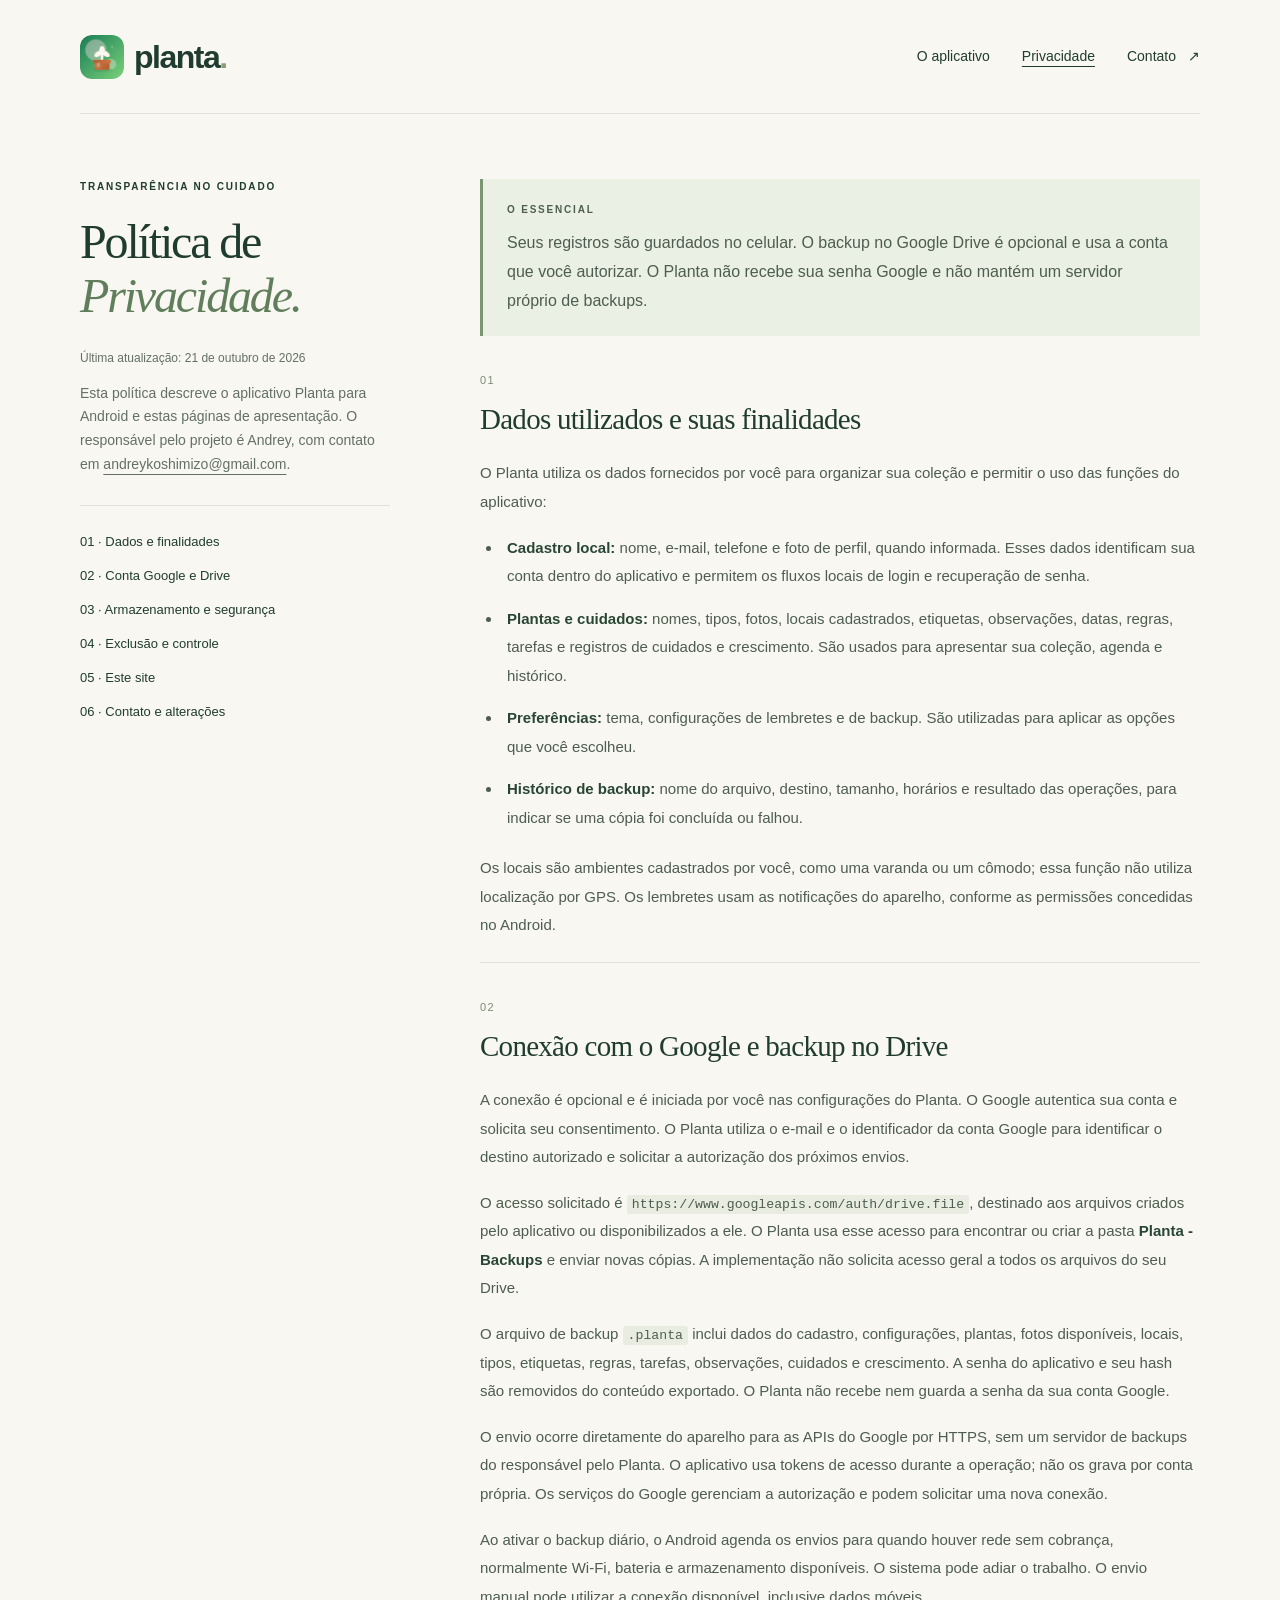
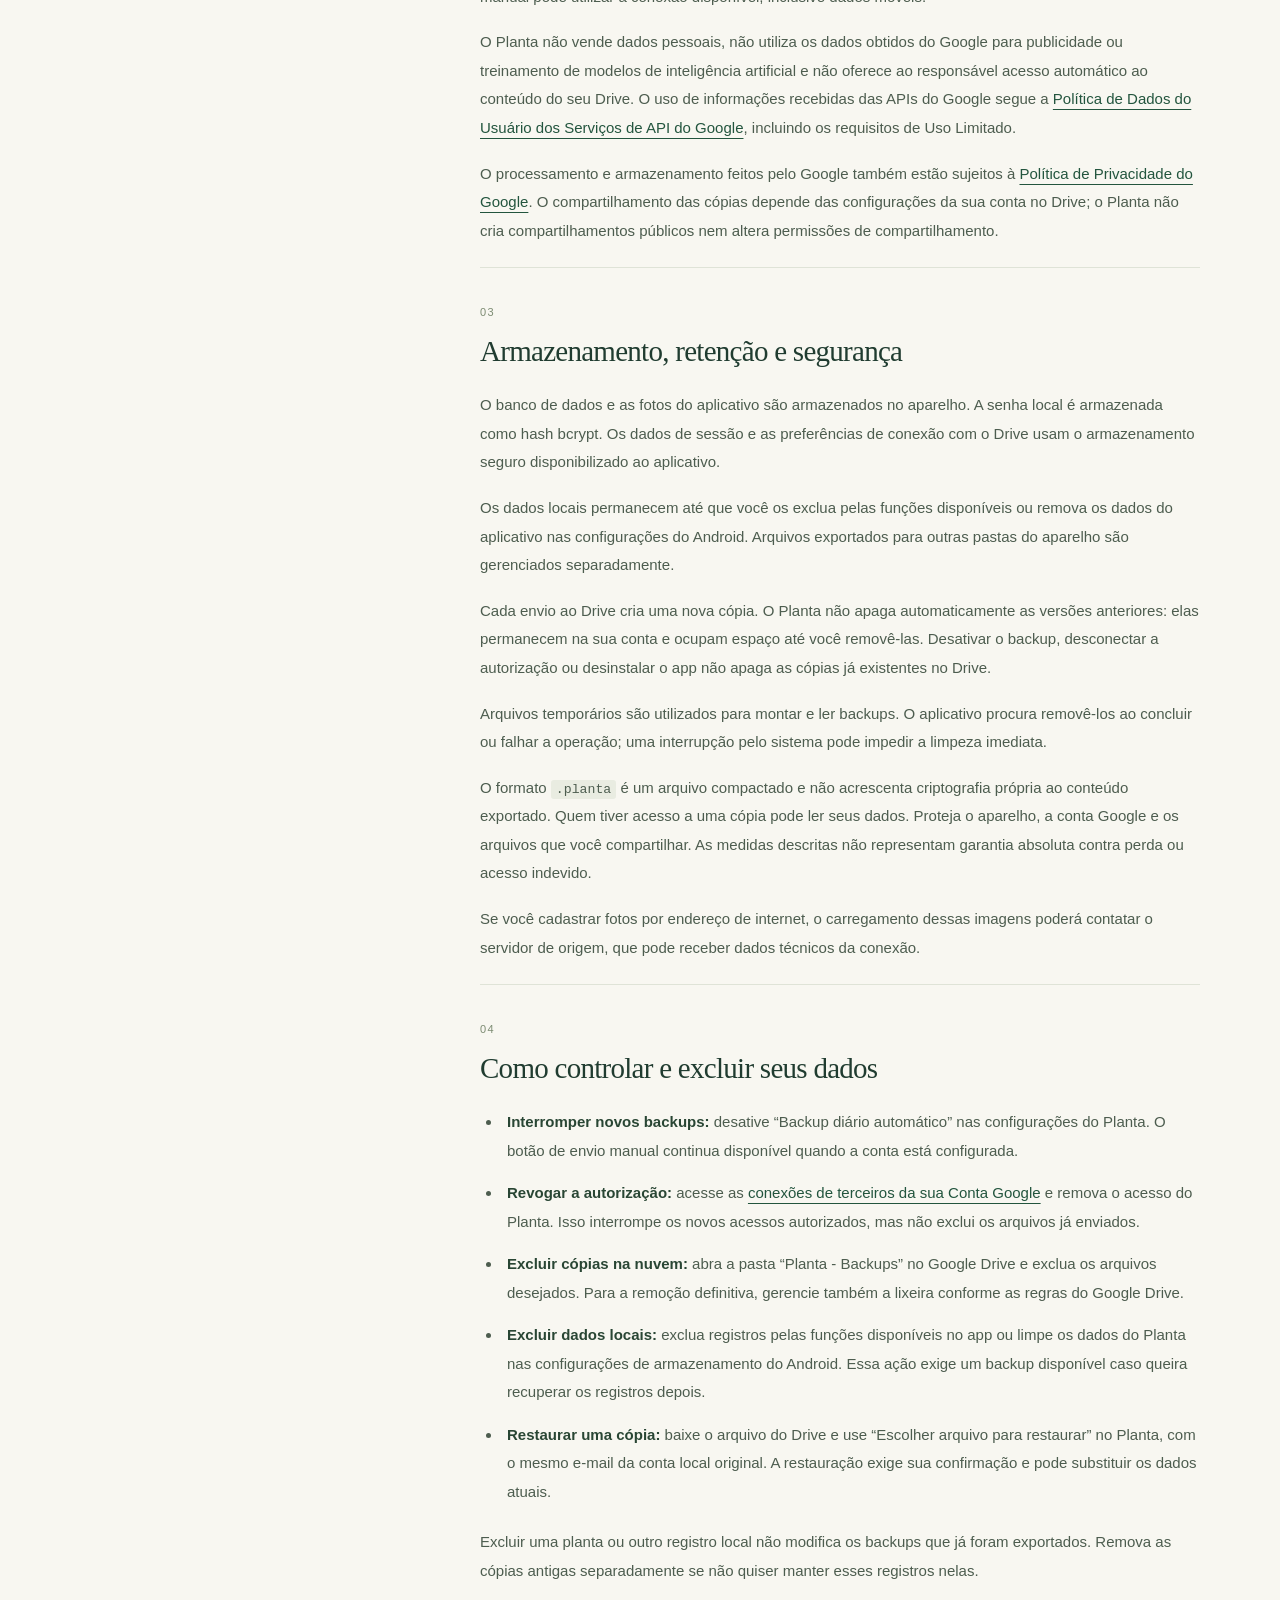
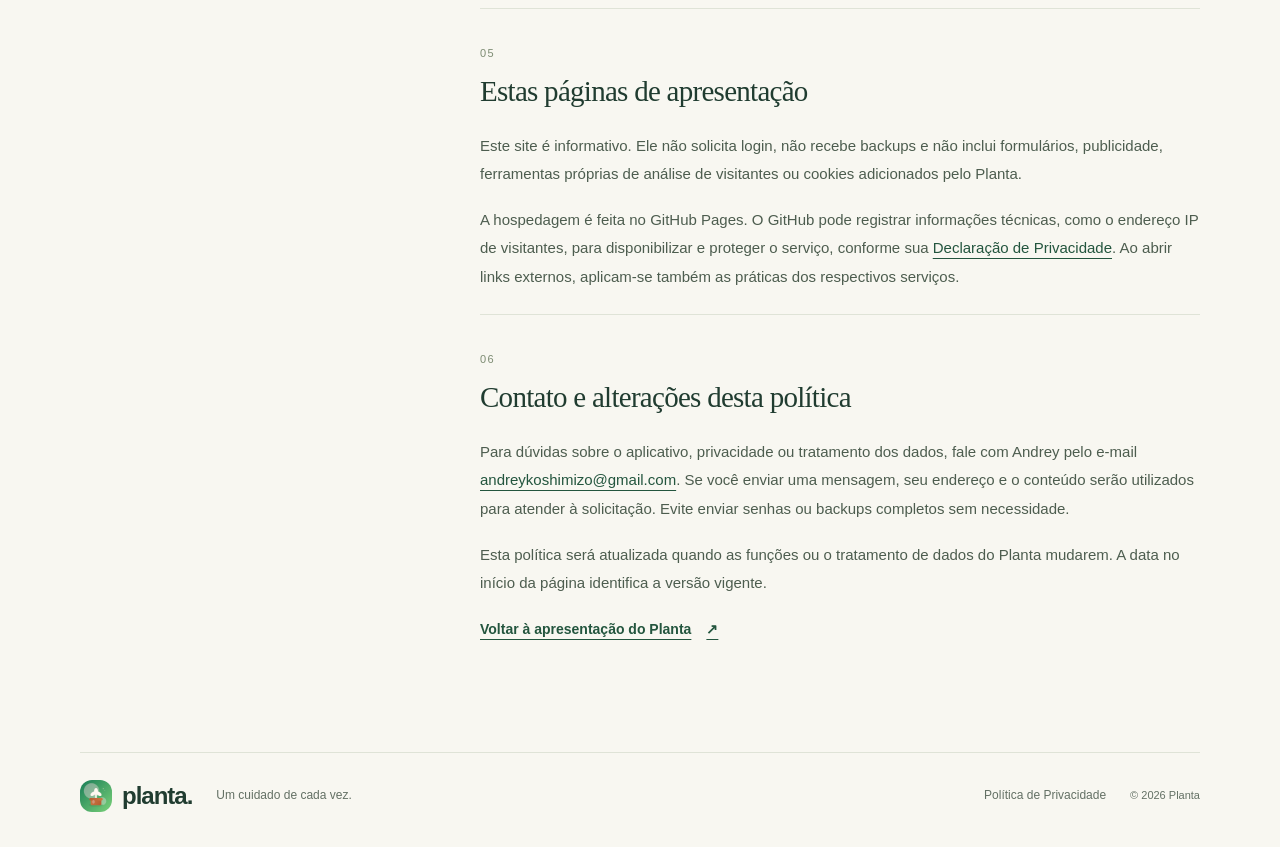
==== privacidade.html @ 0a316f68 "Publicar apresentação e política de privacidade do Planta" ====
<!doctype html>
<html lang="pt-BR">
  <head>
    <meta charset="utf-8">
    <meta name="viewport" content="width=device-width, initial-scale=1">
    <meta name="description" content="Saiba quais dados o Planta guarda no celular, como o backup opcional usa sua conta Google Drive e como excluir cópias ou revogar o acesso.">
    <meta name="theme-color" content="#184f3b">
    <title>Política de Privacidade — Planta</title>
    <link rel="icon" href="assets/planta.png" type="image/png">
    <link rel="stylesheet" href="styles.css">
  </head>
  <body>
    <a class="skip-link" href="#conteudo">Ir para o conteúdo</a>
    <header class="site-header container">
      <a class="brand" href="./" aria-label="Planta, página inicial"><img src="assets/planta.png" width="44" height="44" alt=""><span>planta<span class="brand-dot">.</span></span></a>
      <nav aria-label="Navegação principal"><a href="./">O aplicativo</a><a href="privacidade.html" aria-current="page">Privacidade</a><a class="nav-contact" href="mailto:andreykoshimizo@gmail.com">Contato <span aria-hidden="true">↗</span></a></nav>
    </header>

    <main id="conteudo" class="container privacy-layout">
      <div class="privacy-title">
        <p class="eyebrow">Transparência no cuidado</p>
        <h1>Política de<br><em>Privacidade.</em></h1>
        <p class="policy-date">Última atualização: <time datetime="2026-10-21">21 de outubro de 2026</time></p>
        <p>Esta política descreve o aplicativo Planta para Android e estas páginas de apresentação. O responsável pelo projeto é Andrey, com contato em <a href="mailto:andreykoshimizo@gmail.com">andreykoshimizo@gmail.com</a>.</p>
        <nav class="policy-nav" aria-label="Nesta política">
          <a href="#dados">01 · Dados e finalidades</a><a href="#google-drive">02 · Conta Google e Drive</a><a href="#armazenamento">03 · Armazenamento e segurança</a><a href="#controle">04 · Exclusão e controle</a><a href="#site">05 · Este site</a><a href="#contato">06 · Contato e alterações</a>
        </nav>
      </div>

      <div class="policy-content">
        <aside class="policy-summary" aria-label="Visão geral"><p class="eyebrow">O essencial</p><p>Seus registros são guardados no celular. O backup no Google Drive é opcional e usa a conta que você autorizar. O Planta não recebe sua senha Google e não mantém um servidor próprio de backups.</p></aside>

        <section id="dados" aria-labelledby="dados-titulo">
          <span class="section-number">01</span><h2 id="dados-titulo">Dados utilizados e suas finalidades</h2>
          <p>O Planta utiliza os dados fornecidos por você para organizar sua coleção e permitir o uso das funções do aplicativo:</p>
          <ul>
            <li><strong>Cadastro local:</strong> nome, e-mail, telefone e foto de perfil, quando informada. Esses dados identificam sua conta dentro do aplicativo e permitem os fluxos locais de login e recuperação de senha.</li>
            <li><strong>Plantas e cuidados:</strong> nomes, tipos, fotos, locais cadastrados, etiquetas, observações, datas, regras, tarefas e registros de cuidados e crescimento. São usados para apresentar sua coleção, agenda e histórico.</li>
            <li><strong>Preferências:</strong> tema, configurações de lembretes e de backup. São utilizadas para aplicar as opções que você escolheu.</li>
            <li><strong>Histórico de backup:</strong> nome do arquivo, destino, tamanho, horários e resultado das operações, para indicar se uma cópia foi concluída ou falhou.</li>
          </ul>
          <p>Os locais são ambientes cadastrados por você, como uma varanda ou um cômodo; essa função não utiliza localização por GPS. Os lembretes usam as notificações do aparelho, conforme as permissões concedidas no Android.</p>
        </section>

        <section id="google-drive" aria-labelledby="drive-titulo">
          <span class="section-number">02</span><h2 id="drive-titulo">Conexão com o Google e backup no Drive</h2>
          <p>A conexão é opcional e é iniciada por você nas configurações do Planta. O Google autentica sua conta e solicita seu consentimento. O Planta utiliza o e-mail e o identificador da conta Google para identificar o destino autorizado e solicitar a autorização dos próximos envios.</p>
          <p>O acesso solicitado é <code>https://www.googleapis.com/auth/drive.file</code>, destinado aos arquivos criados pelo aplicativo ou disponibilizados a ele. O Planta usa esse acesso para encontrar ou criar a pasta <strong>Planta - Backups</strong> e enviar novas cópias. A implementação não solicita acesso geral a todos os arquivos do seu Drive.</p>
          <p>O arquivo de backup <code>.planta</code> inclui dados do cadastro, configurações, plantas, fotos disponíveis, locais, tipos, etiquetas, regras, tarefas, observações, cuidados e crescimento. A senha do aplicativo e seu hash são removidos do conteúdo exportado. O Planta não recebe nem guarda a senha da sua conta Google.</p>
          <p>O envio ocorre diretamente do aparelho para as APIs do Google por HTTPS, sem um servidor de backups do responsável pelo Planta. O aplicativo usa tokens de acesso durante a operação; não os grava por conta própria. Os serviços do Google gerenciam a autorização e podem solicitar uma nova conexão.</p>
          <p>Ao ativar o backup diário, o Android agenda os envios para quando houver rede sem cobrança, normalmente Wi-Fi, bateria e armazenamento disponíveis. O sistema pode adiar o trabalho. O envio manual pode utilizar a conexão disponível, inclusive dados móveis.</p>
          <p>O Planta não vende dados pessoais, não utiliza os dados obtidos do Google para publicidade ou treinamento de modelos de inteligência artificial e não oferece ao responsável acesso automático ao conteúdo do seu Drive. O uso de informações recebidas das APIs do Google segue a <a href="https://developers.google.com/terms/api-services-user-data-policy">Política de Dados do Usuário dos Serviços de API do Google</a>, incluindo os requisitos de Uso Limitado.</p>
          <p>O processamento e armazenamento feitos pelo Google também estão sujeitos à <a href="https://policies.google.com/privacy?hl=pt-BR">Política de Privacidade do Google</a>. O compartilhamento das cópias depende das configurações da sua conta no Drive; o Planta não cria compartilhamentos públicos nem altera permissões de compartilhamento.</p>
        </section>

        <section id="armazenamento" aria-labelledby="armazenamento-titulo">
          <span class="section-number">03</span><h2 id="armazenamento-titulo">Armazenamento, retenção e segurança</h2>
          <p>O banco de dados e as fotos do aplicativo são armazenados no aparelho. A senha local é armazenada como hash bcrypt. Os dados de sessão e as preferências de conexão com o Drive usam o armazenamento seguro disponibilizado ao aplicativo.</p>
          <p>Os dados locais permanecem até que você os exclua pelas funções disponíveis ou remova os dados do aplicativo nas configurações do Android. Arquivos exportados para outras pastas do aparelho são gerenciados separadamente.</p>
          <p>Cada envio ao Drive cria uma nova cópia. O Planta não apaga automaticamente as versões anteriores: elas permanecem na sua conta e ocupam espaço até você removê-las. Desativar o backup, desconectar a autorização ou desinstalar o app não apaga as cópias já existentes no Drive.</p>
          <p>Arquivos temporários são utilizados para montar e ler backups. O aplicativo procura removê-los ao concluir ou falhar a operação; uma interrupção pelo sistema pode impedir a limpeza imediata.</p>
          <p>O formato <code>.planta</code> é um arquivo compactado e não acrescenta criptografia própria ao conteúdo exportado. Quem tiver acesso a uma cópia pode ler seus dados. Proteja o aparelho, a conta Google e os arquivos que você compartilhar. As medidas descritas não representam garantia absoluta contra perda ou acesso indevido.</p>
          <p>Se você cadastrar fotos por endereço de internet, o carregamento dessas imagens poderá contatar o servidor de origem, que pode receber dados técnicos da conexão.</p>
        </section>

        <section id="controle" aria-labelledby="controle-titulo">
          <span class="section-number">04</span><h2 id="controle-titulo">Como controlar e excluir seus dados</h2>
          <ul>
            <li><strong>Interromper novos backups:</strong> desative “Backup diário automático” nas configurações do Planta. O botão de envio manual continua disponível quando a conta está configurada.</li>
            <li><strong>Revogar a autorização:</strong> acesse as <a href="https://myaccount.google.com/connections">conexões de terceiros da sua Conta Google</a> e remova o acesso do Planta. Isso interrompe os novos acessos autorizados, mas não exclui os arquivos já enviados.</li>
            <li><strong>Excluir cópias na nuvem:</strong> abra a pasta “Planta - Backups” no Google Drive e exclua os arquivos desejados. Para a remoção definitiva, gerencie também a lixeira conforme as regras do Google Drive.</li>
            <li><strong>Excluir dados locais:</strong> exclua registros pelas funções disponíveis no app ou limpe os dados do Planta nas configurações de armazenamento do Android. Essa ação exige um backup disponível caso queira recuperar os registros depois.</li>
            <li><strong>Restaurar uma cópia:</strong> baixe o arquivo do Drive e use “Escolher arquivo para restaurar” no Planta, com o mesmo e-mail da conta local original. A restauração exige sua confirmação e pode substituir os dados atuais.</li>
          </ul>
          <p>Excluir uma planta ou outro registro local não modifica os backups que já foram exportados. Remova as cópias antigas separadamente se não quiser manter esses registros nelas.</p>
        </section>

        <section id="site" aria-labelledby="site-titulo">
          <span class="section-number">05</span><h2 id="site-titulo">Estas páginas de apresentação</h2>
          <p>Este site é informativo. Ele não solicita login, não recebe backups e não inclui formulários, publicidade, ferramentas próprias de análise de visitantes ou cookies adicionados pelo Planta.</p>
          <p>A hospedagem é feita no GitHub Pages. O GitHub pode registrar informações técnicas, como o endereço IP de visitantes, para disponibilizar e proteger o serviço, conforme sua <a href="https://docs.github.com/pt/site-policy/privacy-policies/github-general-privacy-statement">Declaração de Privacidade</a>. Ao abrir links externos, aplicam-se também as práticas dos respectivos serviços.</p>
        </section>

        <section id="contato" aria-labelledby="contato-titulo">
          <span class="section-number">06</span><h2 id="contato-titulo">Contato e alterações desta política</h2>
          <p>Para dúvidas sobre o aplicativo, privacidade ou tratamento dos dados, fale com Andrey pelo e-mail <a href="mailto:andreykoshimizo@gmail.com">andreykoshimizo@gmail.com</a>. Se você enviar uma mensagem, seu endereço e o conteúdo serão utilizados para atender à solicitação. Evite enviar senhas ou backups completos sem necessidade.</p>
          <p>Esta política será atualizada quando as funções ou o tratamento de dados do Planta mudarem. A data no início da página identifica a versão vigente.</p>
          <a class="text-link" href="./">Voltar à apresentação do Planta <span aria-hidden="true">↗</span></a>
        </section>
      </div>
    </main>

    <footer class="site-footer container"><a class="brand footer-brand" href="./"><img src="assets/planta.png" width="32" height="32" alt=""><span>planta.</span></a><p>Um cuidado de cada vez.</p><a href="privacidade.html" aria-current="page">Política de Privacidade</a><span class="footer-year">© 2026 Planta</span></footer>
  </body>
</html>
---- styles.css ----
:root{color-scheme:light;--paper:#f8f7f1;--ink:#203c30;--muted:#637064;--green:#184f3b;--line:#dfe3d7;--serif:Georgia,'Times New Roman',serif;--sans:'Segoe UI',Arial,sans-serif}
*{box-sizing:border-box}html{scroll-behavior:smooth;scroll-padding-top:32px}body{margin:0;background:var(--paper);color:var(--ink);font:17px/1.7 var(--sans);-webkit-font-smoothing:antialiased}a{color:inherit;text-underline-offset:5px}a:hover{color:#287356}a:focus-visible{outline:3px solid #9b5c36;outline-offset:6px;border-radius:3px}img{max-width:100%;height:auto}h1,h2,h3,p{margin-top:0}h1,h2{font-family:var(--serif);font-weight:400;line-height:1.12;letter-spacing:-.045em}h1 em,h2 em{font-weight:400;color:#607e5b}h2{font-size:clamp(32px,4vw,48px)}h3{font-size:20px;line-height:1.35;font-weight:600;letter-spacing:-.025em}p{margin-bottom:1.15em}.container{width:min(1120px,calc(100% - 88px));margin-inline:auto}.skip-link{position:absolute;left:16px;top:-100px;background:var(--green);color:white;padding:10px 18px;z-index:10}.skip-link:focus{top:10px}.site-header{display:flex;justify-content:space-between;align-items:center;gap:24px;min-height:114px;border-bottom:1px solid var(--line)}.brand{display:inline-flex;align-items:center;gap:10px;text-decoration:none;font-size:32px;font-weight:650;letter-spacing:-1.5px;line-height:1}.brand img{border-radius:12px;flex-shrink:0}.brand-dot{color:#8b9d72}.site-header nav{display:flex;align-items:center;gap:32px;font-size:14px}.site-header nav a{text-decoration:none}.site-header nav a[aria-current=page]{text-decoration:underline}.nav-contact{display:flex;gap:12px;align-items:center}.hero{display:grid;grid-template-columns:1.25fr 1fr;gap:52px;align-items:center;padding-block:80px 88px}.eyebrow{display:flex;gap:10px;align-items:center;font-size:11px;line-height:1.6;font-weight:650;text-transform:uppercase;letter-spacing:.18em;margin-bottom:24px}.small-leaf{height:10px;width:15px;border-radius:12px 0;background:#72916a;transform:rotate(-18deg)}.hero h1{font-size:clamp(44px,5.2vw,66px);margin-bottom:24px;line-height:1.1}.hero-description{max-width:470px;font-size:18px;line-height:1.8;color:var(--muted)}.button{display:inline-flex;align-items:center;gap:28px;min-height:52px;padding:11px 20px;background:var(--green);color:white;border:1px solid var(--green);border-radius:5px;text-decoration:none;font-size:14px;font-weight:600;margin-block:12px 18px}.button:hover{background:#286249;color:white}.hero-note{font-size:12px;line-height:1.6;color:var(--muted);margin:0}.garden{position:relative;min-width:0;align-self:stretch;background:#eef0e5;border:1px solid #e3e7d8;border-radius:180px 180px 10px 10px;display:flex;flex-direction:column;align-items:center;justify-content:center;overflow:hidden}.garden-label{position:absolute;top:43px;font-size:9px;letter-spacing:.16em;color:#61745c}.botanical{width:100%;max-width:420px;margin-top:38px}.garden-caption{display:flex;align-items:center;gap:12px;font:italic 15px var(--serif);margin-block:0 22px;color:#5a6c50}.caption-line{width:28px;height:1px;background:#8a9b78}.section{padding-block:70px}.app-section{border-top:1px solid var(--line);display:grid;grid-template-columns:1fr 1.1fr;gap:80px}.section-heading .eyebrow{margin-bottom:16px}.section-heading h2{font-size:36px;margin-bottom:22px}.section-heading>p:last-child{color:var(--muted);max-width:370px}.feature{display:grid;grid-template-columns:25px 1fr 28px;gap:18px;padding-block:25px;border-bottom:1px solid var(--line)}.feature:first-child{padding-top:0}.feature:last-child{border-bottom:0;padding-bottom:0}.feature-number{font-size:11px;color:#78866e;padding-top:4px}.feature h3{margin-bottom:10px}.feature p{font-size:15px;color:var(--muted);margin:0;line-height:1.8}.feature-symbol{font:30px var(--serif);color:#7f9475}.backup-section{background:#e9eee4;border-block:1px solid #dfe6d7;margin-top:20px}.backup-grid{display:grid;grid-template-columns:1.1fr 1fr;gap:95px;padding-block:70px}.backup-grid h2{font-size:42px;margin-bottom:24px}.backup-grid>div>p:not(.eyebrow){font-size:16px;line-height:1.85;color:#50604f}.text-link{display:inline-flex;align-items:center;gap:15px;font-size:14px;font-weight:600;text-decoration:underline;text-decoration-thickness:1px}.backup-steps{list-style:none;margin:0;padding:3px 0 0;display:flex;flex-direction:column;gap:28px}.backup-steps li{display:flex;gap:20px}.backup-steps li>span{flex-shrink:0;display:grid;place-items:center;width:30px;height:30px;border:1px solid #b6c4ac;border-radius:50%;font-size:12px;margin-top:3px}.backup-steps h3{font-size:18px;margin-bottom:7px}.backup-steps p{font-size:14px;color:#566451;margin:0;line-height:1.8}.contact-section{display:flex;align-items:center;justify-content:space-between;gap:45px}.contact-section h2{font-size:34px;margin-bottom:16px}.contact-section .eyebrow{margin-bottom:15px}.contact-section p:last-child{color:var(--muted);font-size:15px;max-width:530px;margin:0}.contact-email{font-size:15px;font-weight:600;overflow-wrap:anywhere}.contact-email span{display:inline-block;padding-left:10px}.site-footer{display:flex;align-items:center;gap:24px;padding-block:27px 35px;border-top:1px solid var(--line);font-size:12px;color:var(--muted)}.footer-brand{font-size:24px;letter-spacing:-1px;color:var(--ink)}.site-footer p{margin:0;flex:1}.site-footer>a:not(.brand){text-decoration:none}.footer-year{font-size:11px}.privacy-layout{display:grid;grid-template-columns:310px 1fr;gap:90px;padding-block:65px 85px;align-items:start}.privacy-title{position:sticky;top:32px}.privacy-title h1{font-size:48px;margin-bottom:25px}.privacy-title .eyebrow{font-size:10px;margin-bottom:20px}.privacy-title>p:not(.eyebrow){font-size:14px;color:var(--muted);overflow-wrap:anywhere}.policy-date{font-size:12px!important}.policy-nav{display:flex;flex-direction:column;gap:12px;border-top:1px solid var(--line);padding-top:25px;margin-top:28px}.policy-nav a{font-size:13px;text-decoration:none}.policy-nav a:hover{text-decoration:underline}.policy-summary{border-left:3px solid #7a9571;padding:21px 24px;background:#eaf0e4}.policy-summary .eyebrow{margin-bottom:10px;font-size:10px}.policy-summary>p:last-child{margin:0;font-size:16px;line-height:1.8}.policy-content section{padding-block:35px 5px;border-bottom:1px solid var(--line)}.policy-content section:last-child{border-bottom:0}.section-number{display:block;font-size:11px;letter-spacing:.12em;color:#7d8c73;margin-bottom:12px}.policy-content h2{font-size:29px;line-height:1.22;letter-spacing:-.025em;margin-bottom:22px}.policy-content p,.policy-content li{font-size:15px;color:#4d5d4f;line-height:1.9}.policy-content ul{padding-left:22px;margin:0 0 22px}.policy-content li{padding-left:5px;margin-bottom:14px}.policy-content strong{font-weight:650;color:#294634}.policy-content a{overflow-wrap:anywhere;color:#23553e}.policy-content code{font-size:.88em;background:#e9ece1;border-radius:3px;padding:2px 5px;overflow-wrap:anywhere}.policy-content .text-link{margin-bottom:20px}
@media(min-width:1500px){.hero{padding-block:95px}.garden{min-height:500px}}
@media(max-width:1000px){.container{width:calc(100% - 56px)}.hero{gap:28px;padding-block:60px}.hero h1{font-size:49px}.hero-description{font-size:16px}.garden-label{font-size:8px;top:32px}.garden{border-radius:150px 150px 10px 10px}.app-section{gap:42px}.section-heading h2{font-size:31px}.backup-grid{gap:48px}.backup-grid h2{font-size:36px}.privacy-layout{grid-template-columns:260px 1fr;gap:42px}.privacy-title h1{font-size:43px}.contact-section{flex-direction:column;align-items:flex-start;gap:22px}}
@media(max-width:700px){html{scroll-padding-top:20px}.container{width:calc(100% - 40px)}.site-header{min-height:88px;gap:12px;flex-wrap:wrap;padding-block:17px}.brand{font-size:27px}.brand img{width:36px;height:36px;border-radius:10px}.site-header nav{gap:16px;font-size:12px}.nav-contact{display:none!important}.hero{grid-template-columns:1fr;padding-block:46px 40px;gap:32px}.hero h1{font-size:clamp(40px,10vw,57px)}.hero-description{font-size:16px;max-width:480px}.eyebrow{font-size:10px;margin-bottom:20px}.hero-note{font-size:11px}.garden{min-height:320px;width:min(100%,440px);justify-self:center;border-radius:170px 170px 8px 8px}.botanical{max-width:275px;margin-top:20px}.garden-label{top:27px;font-size:8px}.garden-caption{font-size:13px;margin-bottom:17px}.section{padding-block:44px}.app-section{grid-template-columns:1fr;gap:30px}.section-heading h2{font-size:33px}.section-heading>p:last-child{margin-bottom:0;max-width:100%;font-size:15px}.feature{gap:13px;padding-block:22px;grid-template-columns:22px 1fr 22px}.feature h3{font-size:18px}.feature p{font-size:14px}.feature-symbol{font-size:26px}.backup-section{margin-top:0}.backup-grid{grid-template-columns:1fr;gap:33px;padding-block:44px}.backup-grid h2{font-size:35px}.backup-grid>div>p:not(.eyebrow){font-size:15px}.backup-grid .text-link{font-size:13px}.backup-steps{gap:23px}.backup-steps li{gap:15px}.contact-section h2{font-size:32px}.contact-email{font-size:14px}.site-footer{display:grid;grid-template-columns:1fr 1fr;gap:18px;padding-block:25px}.footer-brand{font-size:23px}.footer-brand img{width:30px;height:30px}.site-footer p{font-size:11px;text-align:right}.site-footer>a:not(.brand){font-size:11px}.footer-year{text-align:right}.privacy-layout{grid-template-columns:1fr;gap:35px;padding-block:42px}.privacy-title{position:static}.privacy-title h1{font-size:46px}.privacy-title>p:not(.eyebrow){max-width:540px}.policy-nav{display:grid;grid-template-columns:1fr 1fr;gap:12px 18px;margin-top:22px;padding-top:22px}.policy-nav a{font-size:11px}.policy-summary{padding:18px 20px}.policy-summary>p:last-child{font-size:15px}.policy-content h2{font-size:28px}.policy-content section{padding-top:30px}.policy-content p,.policy-content li{font-size:14px}}
@media(prefers-reduced-motion:reduce){html{scroll-behavior:auto}}
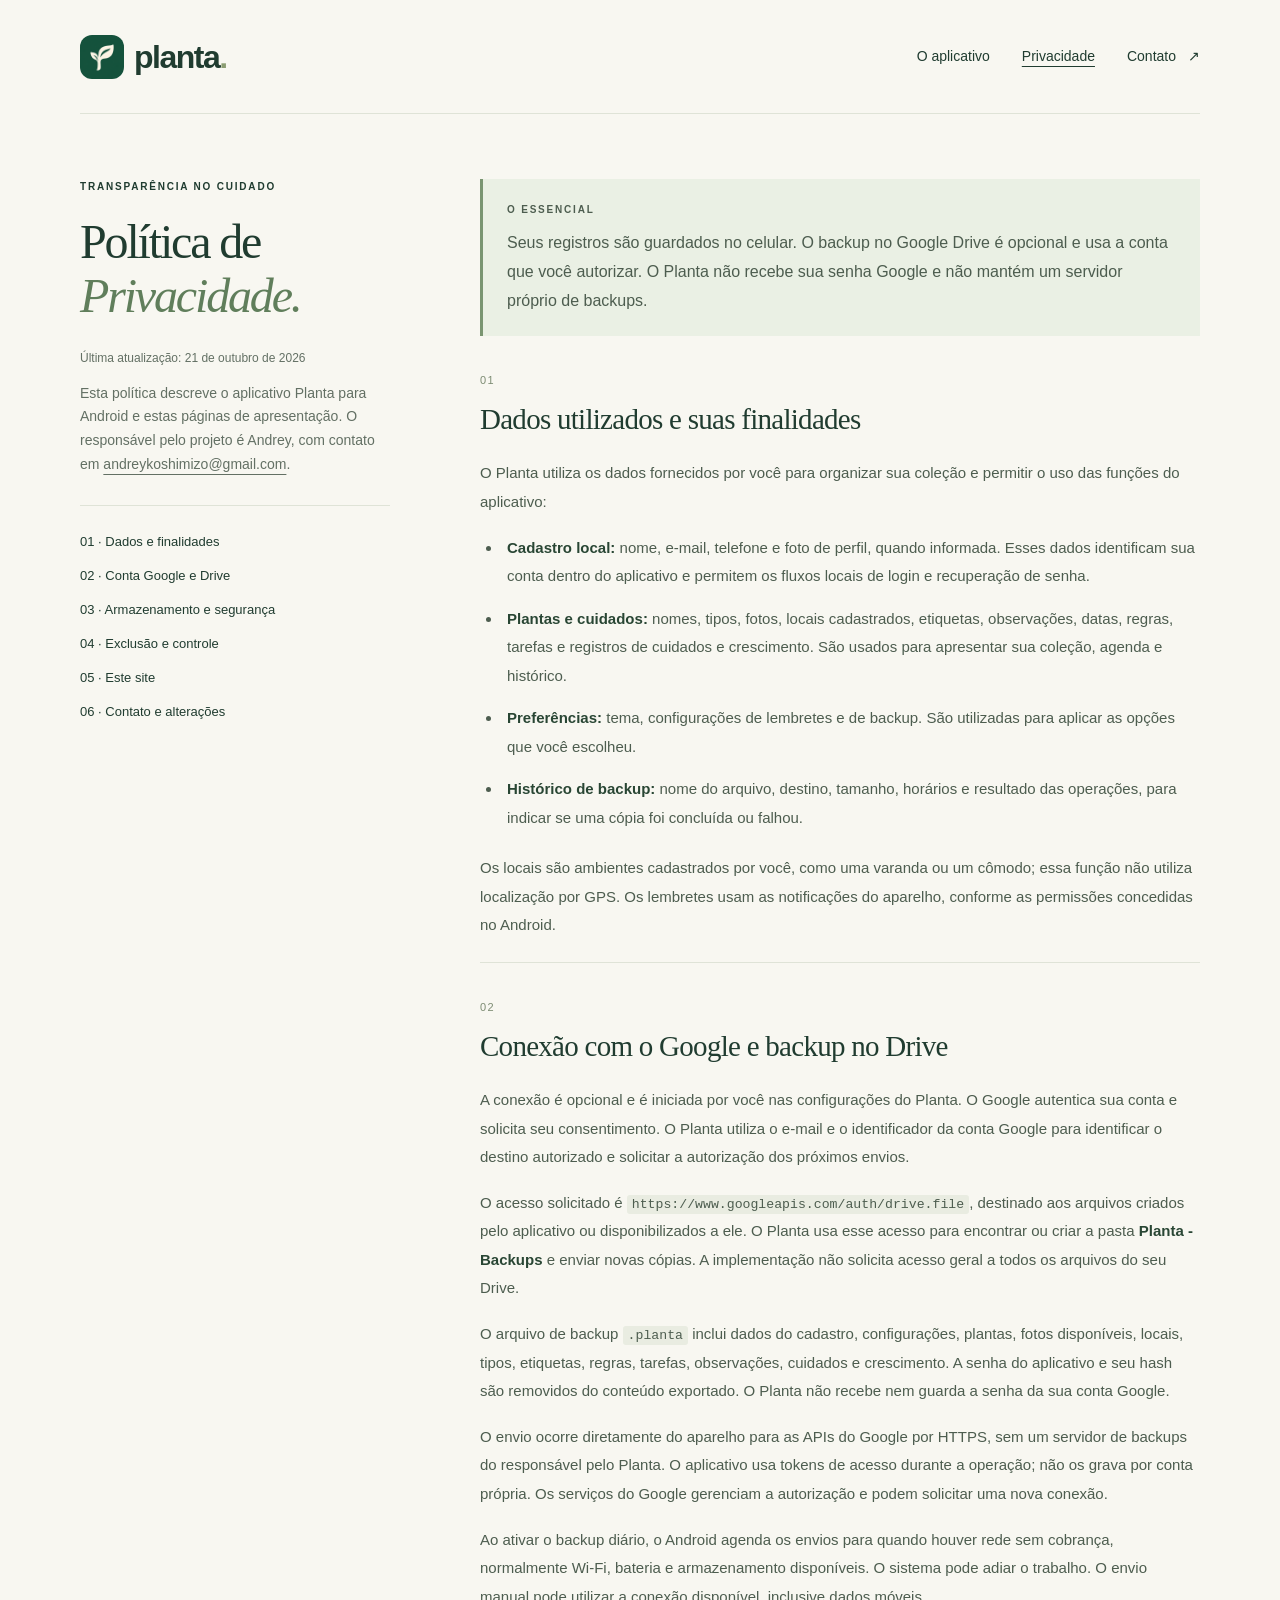
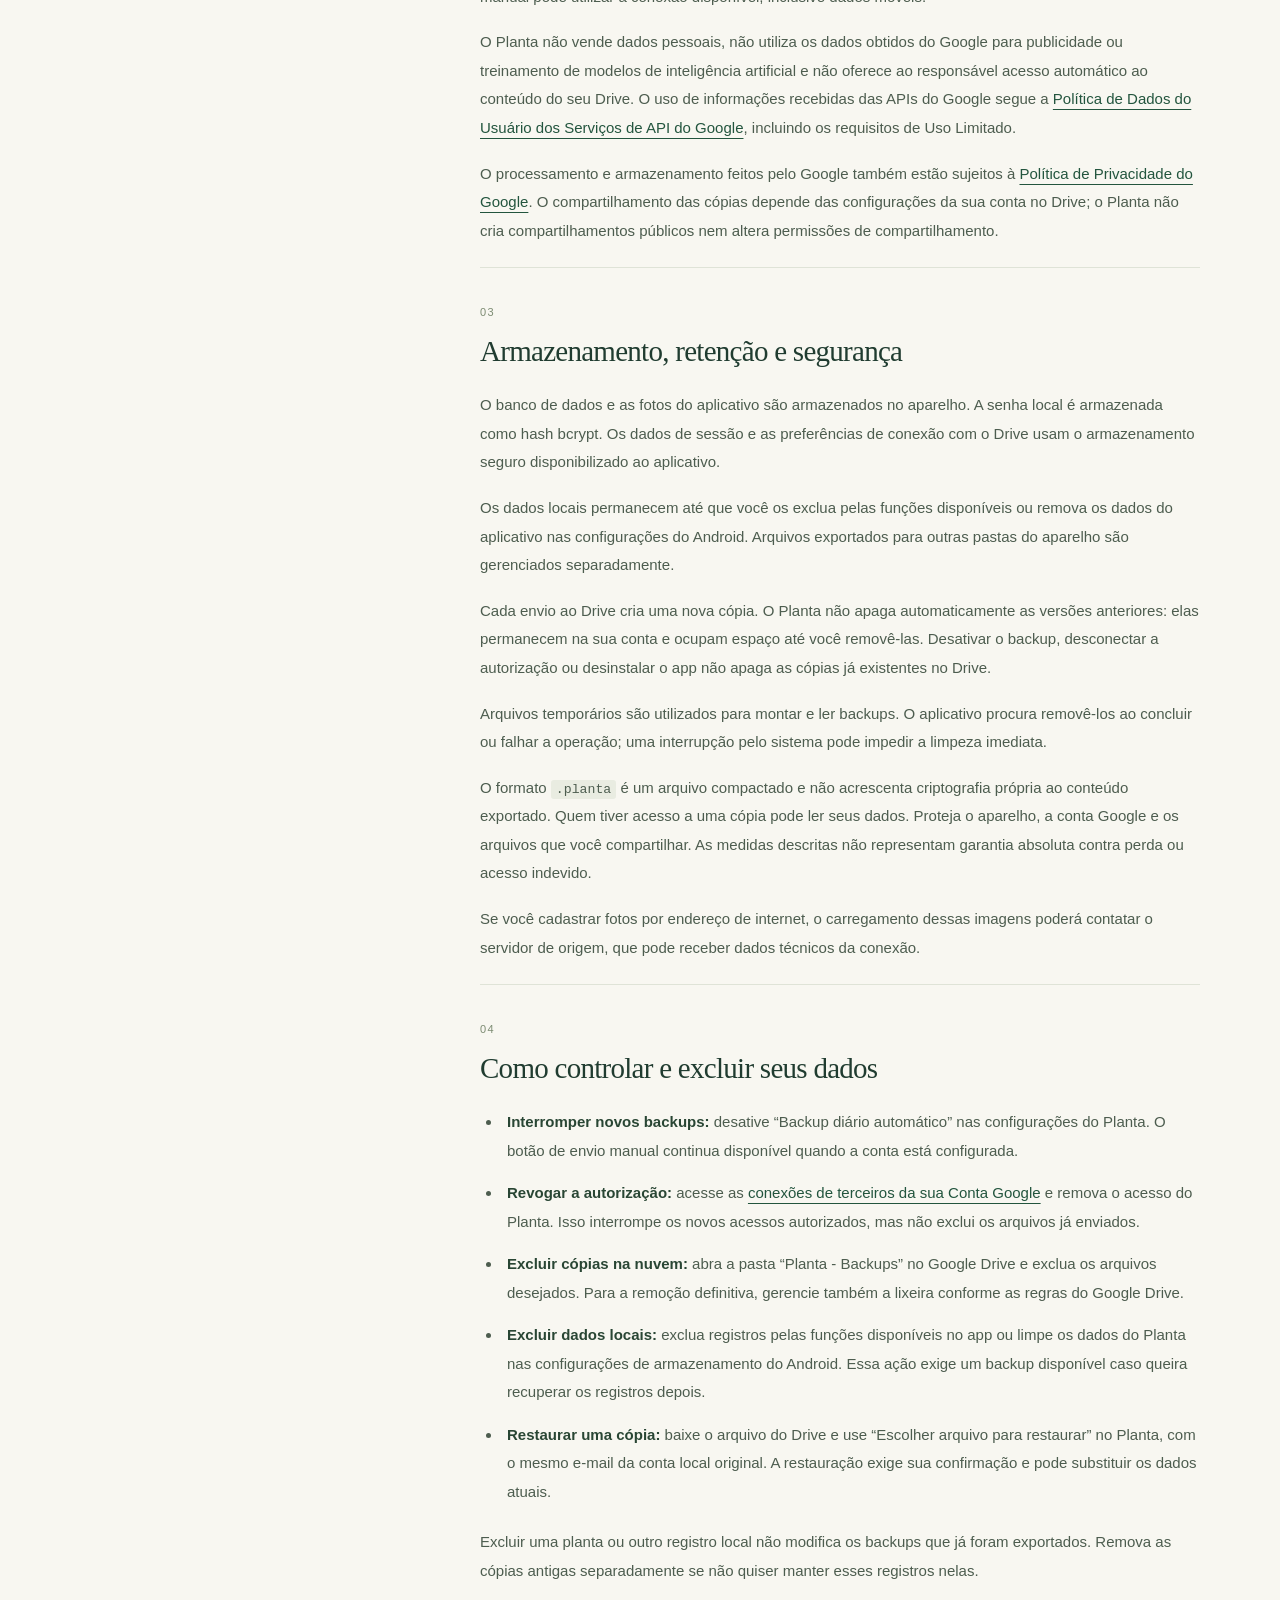
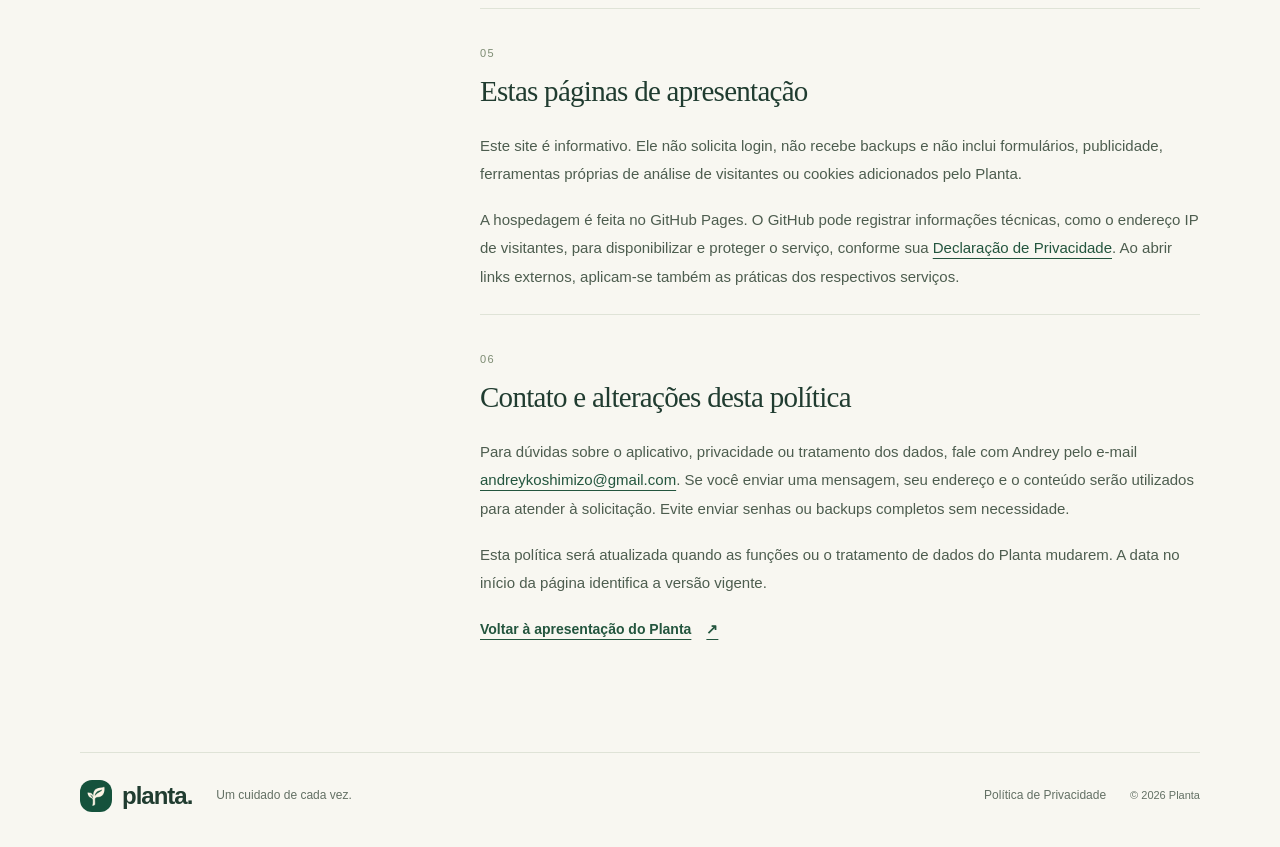
==== commit 63658e76: "Atualizar logotipo do Planta nas páginas públicas" ====
--- a/privacidade.html
+++ b/privacidade.html
@@ -6,13 +6,13 @@
     <meta name="description" content="Saiba quais dados o Planta guarda no celular, como o backup opcional usa sua conta Google Drive e como excluir cópias ou revogar o acesso.">
     <meta name="theme-color" content="#184f3b">
     <title>Política de Privacidade — Planta</title>
-    <link rel="icon" href="assets/planta.png" type="image/png">
+    <link rel="icon" href="assets/planta.png?v=2" type="image/png">
     <link rel="stylesheet" href="styles.css">
   </head>
   <body>
     <a class="skip-link" href="#conteudo">Ir para o conteúdo</a>
     <header class="site-header container">
-      <a class="brand" href="./" aria-label="Planta, página inicial"><img src="assets/planta.png" width="44" height="44" alt=""><span>planta<span class="brand-dot">.</span></span></a>
+      <a class="brand" href="./" aria-label="Planta, página inicial"><img src="assets/planta.png?v=2" width="44" height="44" alt=""><span>planta<span class="brand-dot">.</span></span></a>
       <nav aria-label="Navegação principal"><a href="./">O aplicativo</a><a href="privacidade.html" aria-current="page">Privacidade</a><a class="nav-contact" href="mailto:andreykoshimizo@gmail.com">Contato <span aria-hidden="true">↗</span></a></nav>
     </header>
 
@@ -90,6 +90,6 @@
       </div>
     </main>
 
-    <footer class="site-footer container"><a class="brand footer-brand" href="./"><img src="assets/planta.png" width="32" height="32" alt=""><span>planta.</span></a><p>Um cuidado de cada vez.</p><a href="privacidade.html" aria-current="page">Política de Privacidade</a><span class="footer-year">© 2026 Planta</span></footer>
+    <footer class="site-footer container"><a class="brand footer-brand" href="./"><img src="assets/planta.png?v=2" width="32" height="32" alt=""><span>planta.</span></a><p>Um cuidado de cada vez.</p><a href="privacidade.html" aria-current="page">Política de Privacidade</a><span class="footer-year">© 2026 Planta</span></footer>
   </body>
 </html>
